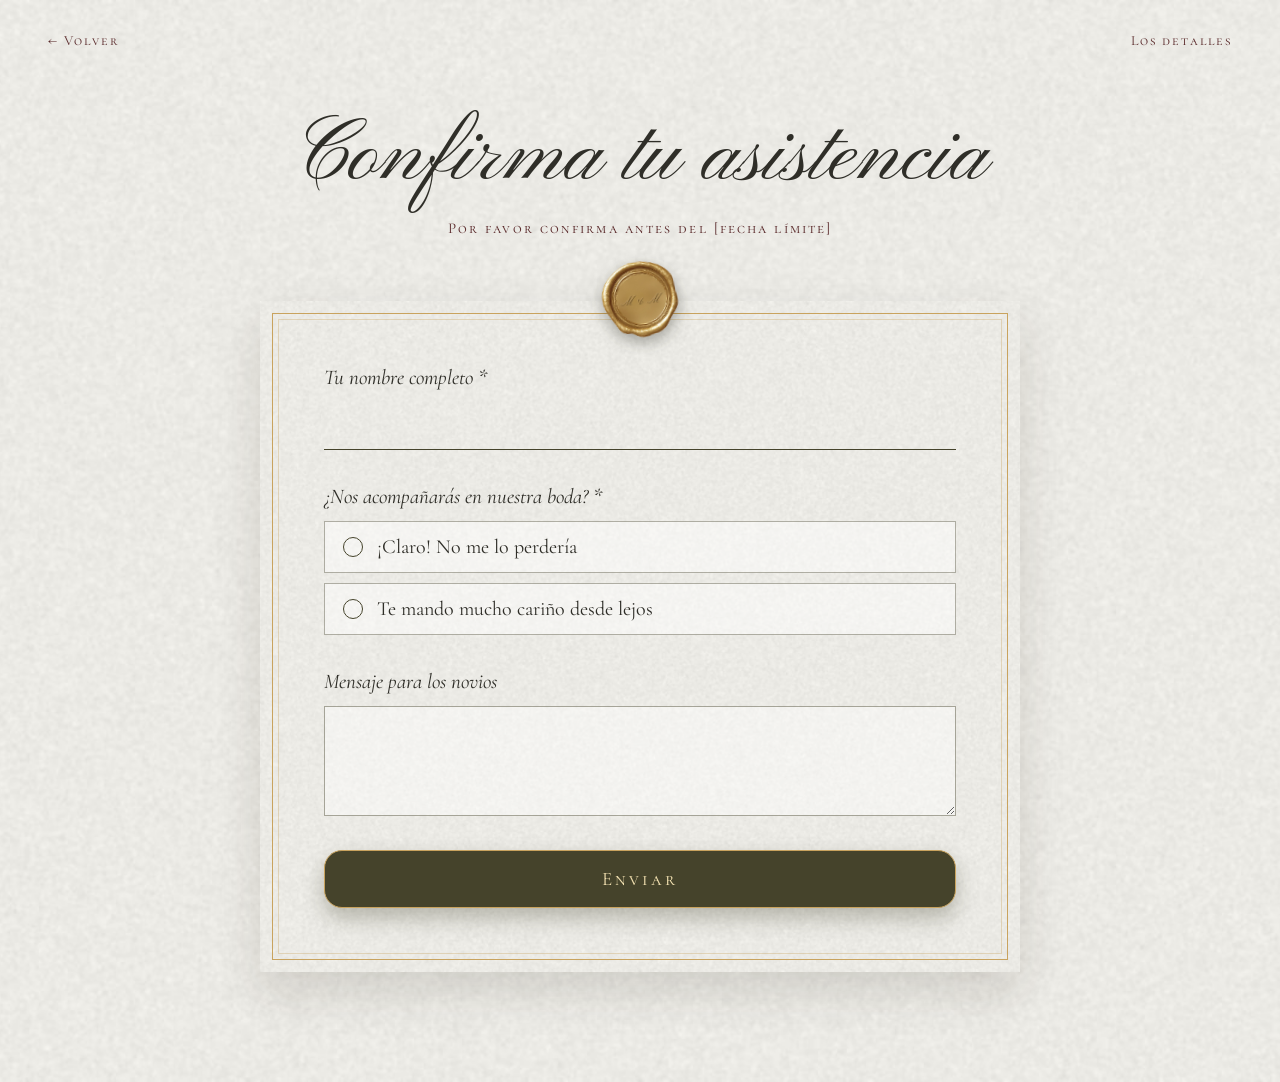
==== confirmar.html @ 2accc416 "s" ====
<!doctype html>
<html lang="es">
<head>
  <meta charset="utf-8">
  <meta name="viewport" content="width=device-width, initial-scale=1, viewport-fit=cover">
  <title>Mariana &amp; Manuel · Confirma tu asistencia</title>
  <meta name="description" content="Confirma tu asistencia a la boda de Mariana y Manuel">
  <meta name="theme-color" content="#45432B">
  <link rel="icon" href="assets/svg/favicon.svg" type="image/svg+xml">
  <link rel="preconnect" href="https://fonts.googleapis.com">
  <link rel="preconnect" href="https://fonts.gstatic.com" crossorigin>
  <link href="https://fonts.googleapis.com/css2?family=Cormorant+SC:wght@400;500;600&family=Cormorant+Garamond:ital,wght@0,400;0,500;1,400&family=Pinyon+Script&display=swap" rel="stylesheet">
  <link rel="stylesheet" href="css/confirmar.css">
</head>
<body>
<div class="pg">
<nav class="nav" aria-label="Navegación">
<a href="inicio.html">← Volver</a>
<a href="detalles.html">Los detalles</a>
</nav>

<section style="padding: 30px 14px 110px">
<div style="text-align: center; margin-bottom: 64px">
<h1 class="script" style="font-size: clamp(56px,7vw,88px)">Confirma tu asistencia</h1>
<p class="sc" style="margin-top: 12px; font-size: 15px; color: #5A2A2B">Por favor confirma <span style="white-space: nowrap">antes del [fecha límite]</span></p>
</div>

<div class="card">
<img class="card-sello" src="assets/img/sello.webp" alt="">
<form id="form-rsvp" novalidate style="position: relative; display: flex; flex-direction: column; gap: 34px">

<label class="q"><span>Tu nombre completo *</span>
<input type="text" id="r-nombre" autocomplete="name" required>
</label>

<div class="q" role="group" aria-label="¿Nos acompañarás en nuestra boda?"><p>¿Nos acompañarás en nuestra boda? *</p>
<div class="opts" data-grupo="asiste">
<button type="button" class="opt" data-valor="si" aria-pressed="false"><span class="box"></span>¡Claro! No me lo perdería</button>
<button type="button" class="opt" data-valor="no" aria-pressed="false"><span class="box"></span>Te mando mucho cariño desde lejos</button>
</div>
</div>

<div id="solo-si" hidden style="display: flex; flex-direction: column; gap: 34px">
<label class="q"><span>Tu comodidad es importante para nosotros. Si tienes alguna alergia o restricción alimentaria, cuéntanos.</span>
<textarea id="r-alergias"></textarea>
</label>

<label class="q"><span>¿Qué canción te haría salir a la pista de baile? Nos encantaría escucharla.</span>
<input type="text" id="r-cancion">
</label>
</div>

<label class="q"><span>Mensaje para los novios</span>
<textarea id="r-mensaje"></textarea>
</label>

<p class="err" id="r-error" role="alert" hidden></p>

<button type="submit" class="send">Enviar</button>
</form>

<div class="thanks" id="r-gracias" hidden style="position: relative; display: flex; flex-direction: column; align-items: center; gap: 14px; text-align: center; padding: 30px 0">
<img src="assets/img/sello.webp" alt="" style="width: 60px; height: 60px">
<p class="script" style="font-size: 64px">¡Gracias!</p>
<p style="margin: 0; font-size: 21px; font-style: italic; color: #3C3B33">Se abrió WhatsApp con tu confirmación.<br>Solo presiona enviar ahí.</p>
<button type="button" id="r-editar" class="sc" style="min-height: 44px; padding: 0 16px; border: none; background: none; cursor: pointer; font-size: 14px; color: #5A2A2B; text-decoration: underline; text-underline-offset: 4px">Editar mis respuestas</button>
<a href="inicio.html" class="sc" style="min-height: 44px; display: inline-flex; align-items: center; font-size: 14px; color: #45432B">← Volver a la invitación</a>
</div>
</div>
</section>
</div>

<script src="js/config.js"></script>
<script src="js/comun.js"></script>
<script src="js/confirmar.js"></script>
</body>
</html>
---- css/confirmar.css ----
/* confirmar · Mariana & Manuel */
body{margin:0;-webkit-font-smoothing:antialiased}
a{color:inherit}
*{box-sizing:border-box}
.pg{position:relative;width:100%;min-height:100vh;overflow-x:hidden;background:#ECEBE6 url(../assets/img/ivory-paper.jpg) center top/cover;color:#2F2E28;font-family:'Cormorant Garamond',serif}
.sc{font-family:'Cormorant SC',serif;letter-spacing:.14em;margin:0}
.script{font-family:'Pinyon Script',cursive;font-weight:400;margin:0;line-height:1.1}
.nav{display:flex;justify-content:space-between;align-items:center;padding:18px clamp(16px,4vw,48px)}
.nav a{min-height:44px;display:inline-flex;align-items:center;text-decoration:none;font-family:'Cormorant SC',serif;letter-spacing:.14em;font-size:14px;color:#5A2A2B}
.card{position:relative;width:100%;max-width:760px;margin:0 auto;padding:clamp(36px,6vw,64px) clamp(20px,6vw,64px);background:#F6F4EE url(../assets/img/ivory-paper.jpg) center/cover;box-shadow:0 20px 44px rgba(40,30,15,.14)}
.card::before{content:"";position:absolute;inset:12px;border:1px solid #C9A35E;pointer-events:none}
.card::after{content:"";position:absolute;inset:18px;border:1px solid rgba(201,163,94,.35);pointer-events:none}
.q{display:flex;flex-direction:column;gap:12px;text-align:left}
.q > span,.q > p{font-size:21px;font-style:italic;color:#2F2E28;margin:0}
.q input,.q textarea{font-family:'Cormorant Garamond',serif;font-size:20px;color:#2F2E28;background:transparent}
.q input{min-height:48px;border:none;border-bottom:1px solid #45432B;padding:0 4px;border-radius:0}
.q textarea{min-height:110px;border:1px solid rgba(69,67,43,.45);padding:10px 12px;resize:vertical;background:rgba(255,255,255,.4)}
.q input:focus,.q textarea:focus,.opt:focus-visible{outline:2px solid #5A2A2B;outline-offset:2px}
.opts{display:flex;flex-direction:column;gap:10px}
.opt{width:100%;min-height:52px;padding:10px 18px;display:flex;align-items:center;gap:14px;border:1px solid rgba(69,67,43,.4);background:rgba(255,255,255,.45);cursor:pointer;font-family:'Cormorant Garamond',serif;font-size:20px;color:#2F2E28;text-align:left;transition:background .25s ease,color .25s ease,border-color .25s ease}
.opt:hover{border-color:#5A2A2B}
.opt .box{flex:none;width:20px;height:20px;border:1.5px solid #45432B;display:flex;align-items:center;justify-content:center}
.opt.on{background:#5A2A2B;color:#F4EADA;border-color:#5A2A2B}
.opt.on .box{border-color:#DCC07E;background:#DCC07E}
.send{width:100%;min-height:58px;border:1px solid #C9A35E;background:#45432B;color:#F0DFAF;border-radius:18px;cursor:pointer;font-family:'Cormorant SC',serif;font-size:19px;letter-spacing:.16em;box-shadow:0 10px 22px rgba(40,40,15,.28);text-decoration:none;display:flex;align-items:center;justify-content:center}
.send:hover{transform:translateY(-2px)}
.err{color:#8A2A2A;font-size:17px;font-style:italic}
.thanks{animation:fade 1s ease both}
@keyframes fade{from{opacity:0;transform:translateY(14px)}to{opacity:1;transform:none}}

[hidden]{display:none!important}

/* Elegir asistencia con círculos y la tarjeta "sellada" */
.opt .box{border-radius:50%}
.opt.on .box{background:transparent;border-color:#DCC07E;box-shadow:inset 0 0 0 4px #5A2A2B,inset 0 0 0 10px #DCC07E}
.card-sello{position:absolute;left:50%;top:0;width:76px;height:76px;transform:translate(-50%,-52%) rotate(-6deg);z-index:2;filter:drop-shadow(0 6px 8px rgba(20,20,8,.35))}
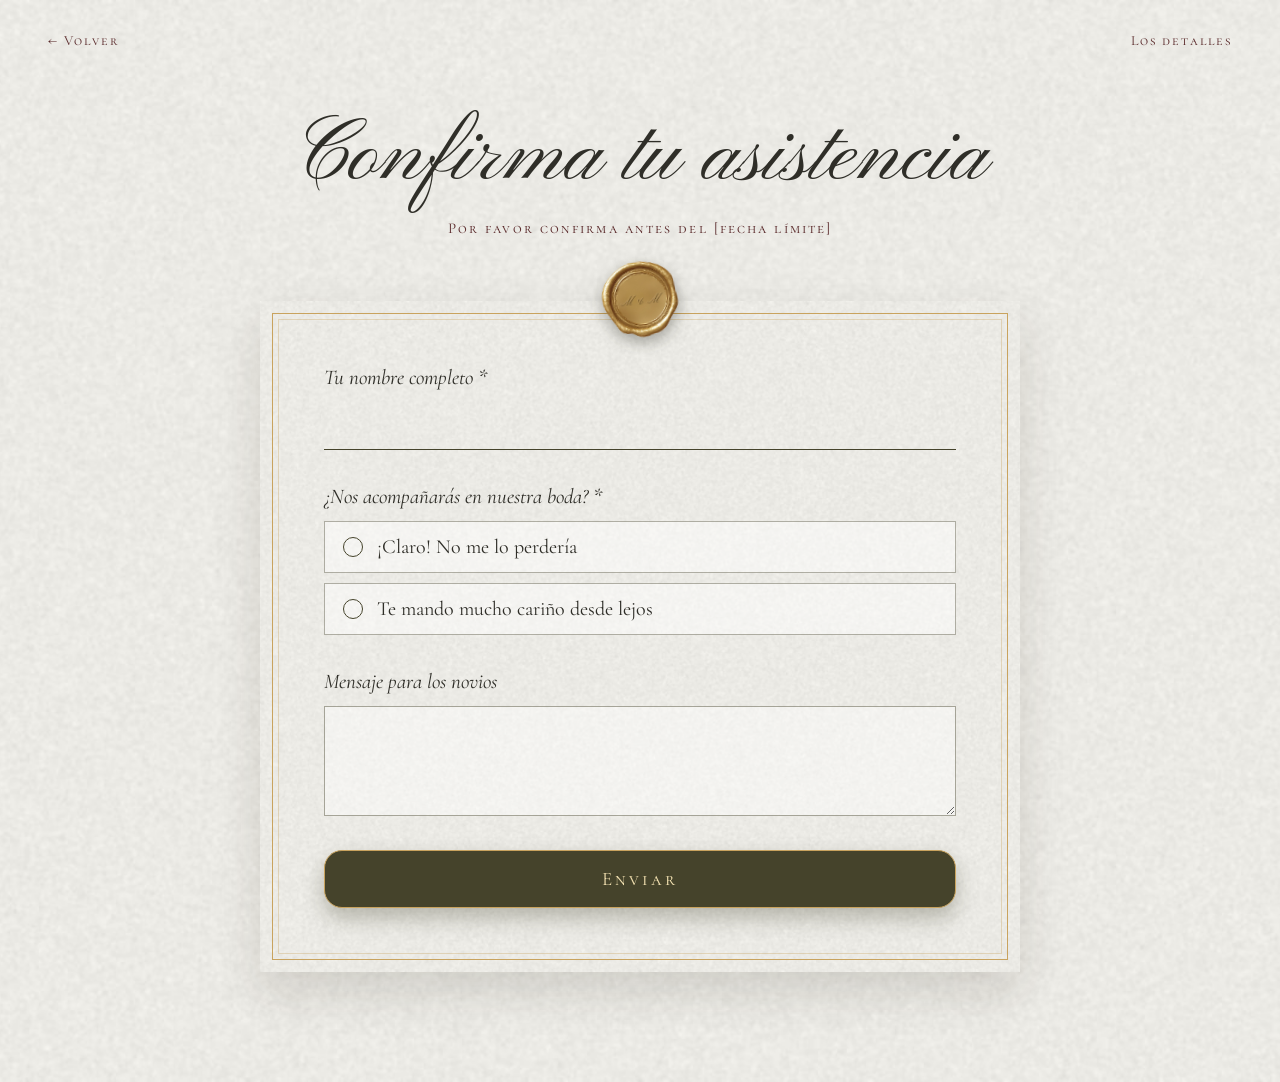
==== commit 79717961: "ee" ====
--- a/confirmar.html
+++ b/confirmar.html
@@ -20,7 +20,7 @@
 </nav>
 
 <section style="padding: 30px 14px 110px">
-<div style="text-align: center; margin-bottom: 64px">
+<div class="entra-tit" style="text-align: center; margin-bottom: 64px">
 <h1 class="script" style="font-size: clamp(56px,7vw,88px)">Confirma tu asistencia</h1>
 <p class="sc" style="margin-top: 12px; font-size: 15px; color: #5A2A2B">Por favor confirma <span style="white-space: nowrap">antes del [fecha límite]</span></p>
 </div>
--- a/css/confirmar.css
+++ b/css/confirmar.css
@@ -34,3 +34,12 @@
 .opt .box{border-radius:50%}
 .opt.on .box{background:transparent;border-color:#DCC07E;box-shadow:inset 0 0 0 4px #5A2A2B,inset 0 0 0 10px #DCC07E}
 .card-sello{position:absolute;left:50%;top:0;width:76px;height:76px;transform:translate(-50%,-52%) rotate(-6deg);z-index:2;filter:drop-shadow(0 6px 8px rgba(20,20,8,.35))}
+
+/* ---- 2.0 · entrada: la tarjeta sale del sobre y se sella ---- */
+.entra-tit{animation:v2fade2 .7s ease both}
+@keyframes v2fade2{from{opacity:0;translate:0 -10px}to{opacity:1;translate:0 0}}
+.card{animation:v2sube3 .85s cubic-bezier(.2,.7,.2,1) .15s both}
+@keyframes v2sube3{from{opacity:0;translate:0 70px}to{opacity:1;translate:0 0}}
+.card-sello{animation:v2sella .6s cubic-bezier(.3,1.45,.5,1) .85s both}
+@keyframes v2sella{from{opacity:0;scale:1.8}to{opacity:1;scale:1}}
+@media (prefers-reduced-motion: reduce){.entra-tit,.card,.card-sello{animation:none!important}}
